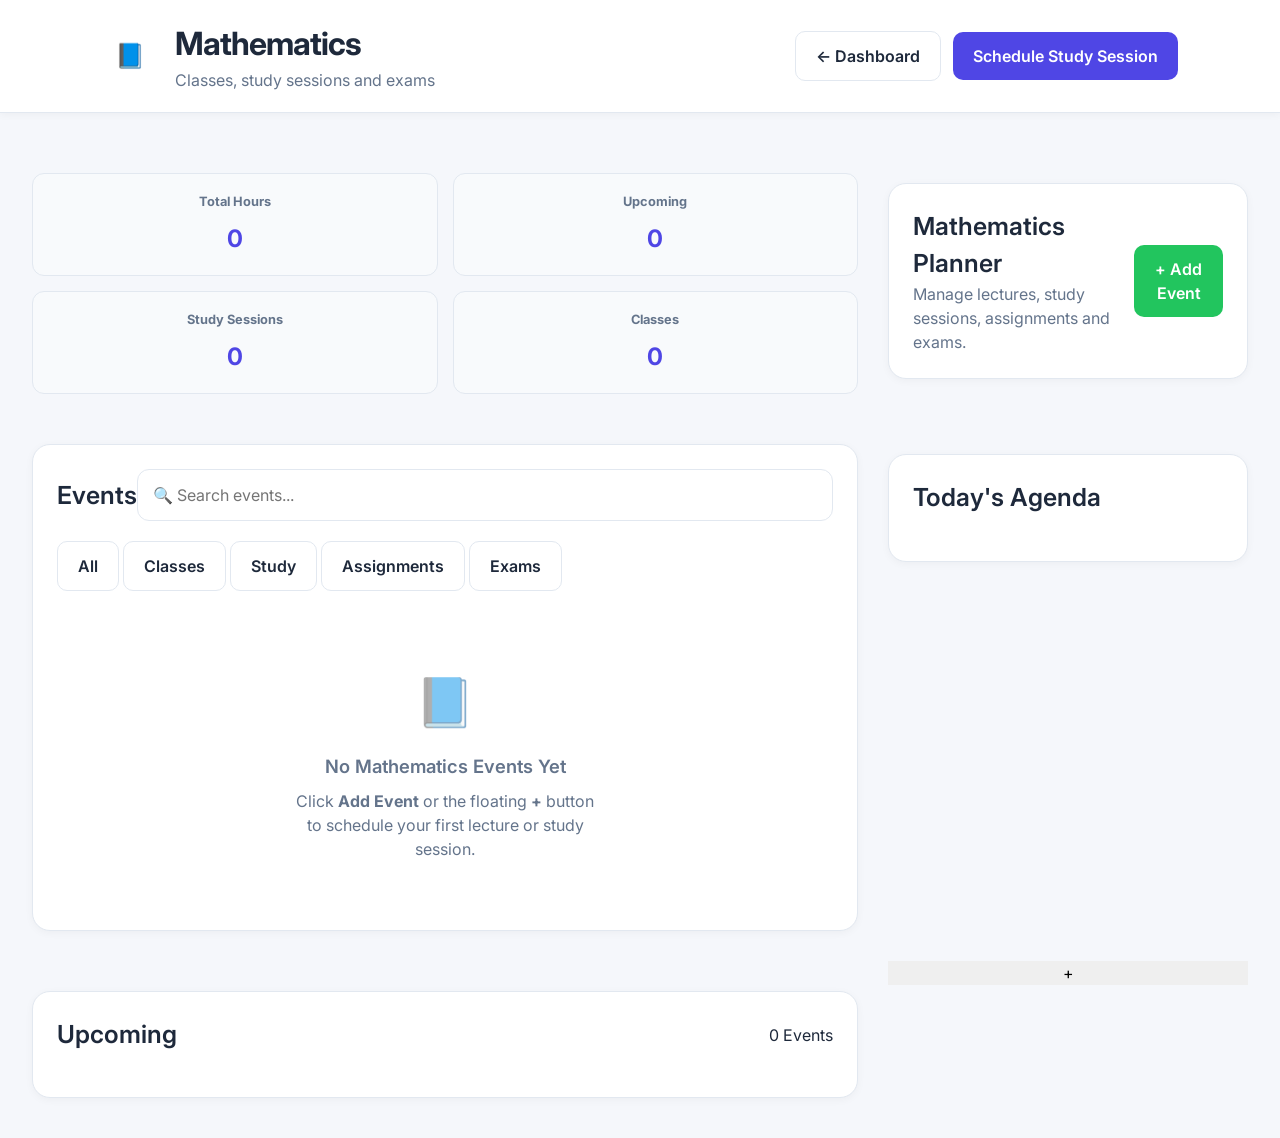
==== chemistry.html @ c050a6e2 "Create chemistry.html" ====
<!DOCTYPE html>
<html lang="en">

<head>

    <meta charset="UTF-8">

    <meta
        name="viewport"
        content="width=device-width, initial-scale=1.0">

    <title>Mathematics | Study Planner</title>

    <link
        rel="preconnect"
        href="https://fonts.googleapis.com">

    <link
        rel="preconnect"
        href="https://fonts.gstatic.com"
        crossorigin>

    <link
        href="https://fonts.googleapis.com/css2?family=Inter:wght@300;400;500;600;700&display=swap"
        rel="stylesheet">

    <link
        rel="stylesheet"
        href="css/style.css">

</head>

<body data-subject="chemistry">

    <!-- ==========================================
         HEADER
    =========================================== -->

    <header class="subject-header">

        <div class="subject-title">

            <div class="subject-icon math">

                📘

            </div>

            <div>

                <h1 id="subjectName">

                    Mathematics

                </h1>

                <p id="subjectSubtitle">

                    Classes, study sessions and exams

                </p>

            </div>

        </div>

        <div class="header-buttons">

            <a
                href="index.html"
                class="btn btn-outline">

                ← Dashboard

            </a>

            <button
                id="scheduleStudyBtn"
                class="btn btn-primary">

                Schedule Study Session

            </button>

        </div>

    </header>

    <!-- ==========================================
         MAIN
    =========================================== -->

    <main class="container">

        <!-- ======================================
             STATISTICS
        ======================================= -->

        <section class="stats-grid">

            <div class="mini-card">

                <h4>

                    Total Hours

                </h4>

                <strong id="subjectHours">

                    0

                </strong>

            </div>

            <div class="mini-card">

                <h4>

                    Upcoming

                </h4>

                <strong id="subjectUpcoming">

                    0

                </strong>

            </div>

            <div class="mini-card">

                <h4>

                    Study Sessions

                </h4>

                <strong id="subjectStudy">

                    0

                </strong>

            </div>

            <div class="mini-card">

                <h4>

                    Classes

                </h4>

                <strong id="subjectClasses">

                    0

                </strong>

            </div>

        </section>

        <!-- ======================================
             QUICK ACTIONS
        ======================================= -->

        <section class="card mt-30">

            <div class="flex-between">

                <div>

                    <h2>

                        Mathematics Planner

                    </h2>

                    <p>

                        Manage lectures, study sessions,
                        assignments and exams.

                    </p>

                </div>

                <button
                    id="addEventButton"
                    class="btn btn-success">

                    + Add Event

                </button>

            </div>

        </section>

        <!-- ======================================
             SEARCH & FILTERS
             (continues in Part 2)
        ======================================= -->
              <!-- ======================================
             SEARCH
        ======================================= -->

        <section class="card mt-20">

            <div class="flex-between mb-20">

                <h2>

                    Events

                </h2>

                <input
                    id="searchEvents"
                    type="text"
                    placeholder="🔍 Search events...">

            </div>

            <!-- ==================================
                 FILTER BUTTONS
            =================================== -->

            <div class="filters">

                <button
                    class="btn btn-outline filter-btn active"
                    data-filter="all">

                    All

                </button>

                <button
                    class="btn btn-outline filter-btn"
                    data-filter="class">

                    Classes

                </button>

                <button
                    class="btn btn-outline filter-btn"
                    data-filter="study">

                    Study

                </button>

                <button
                    class="btn btn-outline filter-btn"
                    data-filter="assignment">

                    Assignments

                </button>

                <button
                    class="btn btn-outline filter-btn"
                    data-filter="exam">

                    Exams

                </button>

            </div>

            <!-- ==================================
                 EVENT LIST
            =================================== -->

            <div
                id="eventList"
                class="event-list mt-30">

                <!-- Events inserted by subject.js -->

                <div class="empty">

                    <div class="empty-icon">

                        📘

                    </div>

                    <h3>

                        No Mathematics Events Yet

                    </h3>

                    <p>

                        Click <strong>Add Event</strong>
                        or the floating <strong>+</strong>
                        button to schedule your first
                        lecture or study session.

                    </p>

                </div>

            </div>

        </section>

        <!-- ======================================
             TODAY'S AGENDA
        ======================================= -->

        <section class="card mt-30">

            <div class="flex-between mb-20">

                <h2>

                    Today's Agenda

                </h2>

                <span id="todayDate">

                </span>

            </div>

            <div
                id="todayAgenda"
                class="event-list">

                <!-- Filled by subject.js -->

            </div>

        </section>

        <!-- ======================================
             UPCOMING EVENTS
        ======================================= -->

        <section class="card mt-30">

            <div class="flex-between mb-20">

                <h2>

                    Upcoming

                </h2>

                <span
                    id="upcomingCount">

                    0 Events

                </span>

            </div>

            <div
                id="upcomingList"
                class="event-list">

                <!-- Filled dynamically -->

            </div>

        </section>

        <!-- ======================================
             FLOATING ACTION BUTTON
        ======================================= -->

        <button
            id="quickAddButton"
            class="floating-action-button"
            title="Add Event"
            aria-label="Add Event">

            +

        </button>

        <!-- ======================================
             Event Modal
             (continues in Part 3)
        ======================================= -->
              <!-- ======================================
             EVENT EDITOR MODAL
        ======================================= -->

        <div
            id="eventEditor"
            class="modal">

            <div class="modal-content">

                <div class="modal-header">

                    <h2 id="modalTitle">

                        Add Mathematics Event

                    </h2>

                    <button
                        type="button"
                        class="modal-close"
                        id="closeModal">

                        ×

                    </button>

                </div>

                <form id="eventForm">

                    <input
                        type="hidden"
                        id="eventId">

                    <!-- ==========================
                         TITLE
                    =========================== -->

                    <div class="form-group">

                        <label for="eventTitle">

                            Event Title

                        </label>

                        <input
                            id="eventTitle"
                            type="text"
                            placeholder="Calculus Lecture"
                            required>

                    </div>

                    <!-- ==========================
                         DATE & TYPE
                    =========================== -->

                    <div class="form-row">

                        <div class="form-group">

                            <label for="eventDate">

                                Date

                            </label>

                            <input
                                id="eventDate"
                                type="date"
                                required>

                        </div>

                        <div class="form-group">

                            <label for="eventType">

                                Type

                            </label>

                            <select id="eventType">

                                <option value="class">

                                    Class

                                </option>

                                <option value="study">

                                    Study Session

                                </option>

                                <option value="assignment">

                                    Assignment

                                </option>

                                <option value="exam">

                                    Exam

                                </option>

                            </select>

                        </div>

                    </div>

                    <!-- ==========================
                         TIMES
                    =========================== -->

                    <div class="form-row">

                        <div class="form-group">

                            <label for="startTime">

                                Start Time

                            </label>

                            <input
                                id="startTime"
                                type="time"
                                required>

                        </div>

                        <div class="form-group">

                            <label for="endTime">

                                End Time

                            </label>

                            <input
                                id="endTime"
                                type="time"
                                required>

                        </div>

                    </div>

                    <!-- ==========================
                         REMINDER
                    =========================== -->

                    <div class="checkbox">

                        <input
                            id="eventReminder"
                            type="checkbox"
                            checked>

                        <label for="eventReminder">

                            Enable Desktop Reminder

                        </label>

                    </div>

                    <!-- ==========================
                         NOTES
                    =========================== -->

                    <div class="form-group">

                        <label for="eventNotes">

                            Notes

                        </label>

                        <textarea
                            id="eventNotes"
                            placeholder="Chapter numbers, homework, room number..."></textarea>

                    </div>

                    <!-- ==========================
                         BUTTONS
                    =========================== -->

                    <div class="flex-between mt-20">

                        <button
                            type="button"
                            id="deleteEventBtn"
                            class="btn btn-danger">

                            Delete

                        </button>

                        <div class="flex" style="gap:10px;">

                            <button
                                type="button"
                                id="cancelEventBtn"
                                class="btn btn-outline">

                                Cancel

                            </button>

                            <button
                                type="submit"
                                class="btn btn-primary">

                                Save Event

                            </button>

                        </div>

                    </div>

                </form>

            </div>

        </div>

    </main>

    <!-- ==========================================
         JAVASCRIPT
    =========================================== -->

    <script src="js/storage.js"></script>
    <script src="js/subject.js"></script>
    <script src="js/notifications.js"></script>
    <script src="js/app.js"></script>

</body>

</html>
---- css/style.css ----
/* =========================================================
   Study Planner
   style.css
   PART 1
   ---------------------------------------------------------
   Contents
   1. Reset
   2. Variables
   3. Base
   4. Typography
   5. Header
   6. Navigation
   7. Buttons
   8. Layout
   9. Cards
   10. Sidebar
   ========================================================= */


/* =========================================================
   1. RESET
   ========================================================= */

*,
*::before,
*::after{
    box-sizing:border-box;
    margin:0;
    padding:0;
}

html{
    scroll-behavior:smooth;
}

body{
    min-height:100vh;
}

img{
    max-width:100%;
    display:block;
}

button,
input,
select,
textarea{
    font:inherit;
}

button{
    cursor:pointer;
    border:none;
    outline:none;
}

a{
    text-decoration:none;
    color:inherit;
}

ul{
    list-style:none;
}

/* =========================================================
   2. VARIABLES
   ========================================================= */

:root{

    --primary:#4F46E5;
    --primary-light:#EEF2FF;

    --secondary:#0EA5E9;
    --success:#22C55E;
    --warning:#F59E0B;
    --danger:#EF4444;

    --math:#6366F1;
    --physics:#06B6D4;
    --chemistry:#10B981;

    --background:#F5F7FB;
    --surface:#FFFFFF;

    --text:#1E293B;
    --text-light:#64748B;

    --border:#E2E8F0;

    --shadow-sm:
        0 2px 8px rgba(0,0,0,.04);

    --shadow-md:
        0 10px 25px rgba(0,0,0,.08);

    --shadow-lg:
        0 20px 40px rgba(0,0,0,.12);

    --radius-sm:8px;
    --radius:14px;
    --radius-lg:22px;

    --transition:.25s ease;

}


/* =========================================================
   DARK MODE VARIABLES
   ========================================================= */

body.dark{

    --background:#111827;
    --surface:#1F2937;

    --text:#F8FAFC;
    --text-light:#CBD5E1;

    --border:#334155;

}


/* =========================================================
   3. BODY
   ========================================================= */

body{

    background:var(--background);

    color:var(--text);

    font-family:'Inter',sans-serif;

    line-height:1.5;

    transition:.3s;

}


/* =========================================================
   4. TYPOGRAPHY
   ========================================================= */

h1{

    font-size:2rem;

    font-weight:700;

    letter-spacing:-1px;

}

h2{

    font-size:1.55rem;

    font-weight:600;

}

h3{

    font-size:1.15rem;

    font-weight:600;

}

p{

    color:var(--text-light);

}


/* =========================================================
   5. HEADER
   ========================================================= */

header{

    width:100%;

    background:var(--surface);

    box-shadow:var(--shadow-sm);

    border-bottom:1px solid var(--border);

    padding:20px 8%;

    display:flex;

    justify-content:space-between;

    align-items:center;

    gap:40px;

    position:sticky;

    top:0;

    z-index:100;

}


.logo{

    display:flex;

    flex-direction:column;

    gap:4px;

}

.logo p{

    font-size:.9rem;

}


/* =========================================================
   6. NAVIGATION
   ========================================================= */

nav{

    display:flex;

    align-items:center;

    gap:14px;

    flex-wrap:wrap;

}

nav a{

    padding:10px 18px;

    border-radius:999px;

    transition:var(--transition);

    color:var(--text-light);

    font-weight:500;

}

nav a:hover{

    background:var(--primary-light);

    color:var(--primary);

}

nav a.active{

    background:var(--primary);

    color:white;

}


/* =========================================================
   HEADER BUTTONS
   ========================================================= */

.header-buttons{

    display:flex;

    align-items:center;

    gap:12px;

}


/* =========================================================
   7. BUTTONS
   ========================================================= */

button{

    transition:var(--transition);

}

#notificationButton,
#themeButton,
#todayButton{

    background:var(--primary);

    color:white;

    padding:12px 20px;

    border-radius:10px;

    font-weight:600;

    box-shadow:var(--shadow-sm);

}

#notificationButton:hover,
#themeButton:hover,
#todayButton:hover{

    transform:translateY(-2px);

    box-shadow:var(--shadow-md);

}

button.secondary{

    background:white;

    border:1px solid var(--border);

    color:var(--text);

}

button.secondary:hover{

    background:#F8FAFC;

}


/* =========================================================
   8. MAIN LAYOUT
   ========================================================= */

main{

    width:min(1450px,95%);

    margin:40px auto;

    display:grid;

    grid-template-columns:

        2fr

        360px;

    gap:30px;

    align-items:start;

}


/* =========================================================
   CALENDAR SECTION
   ========================================================= */

.calendar-section{

    background:var(--surface);

    border-radius:20px;

    padding:28px;

    box-shadow:var(--shadow-sm);

    border:1px solid var(--border);

}


/* =========================================================
   CALENDAR HEADER
   ========================================================= */

.calendar-header{

    display:flex;

    justify-content:space-between;

    align-items:center;

    margin-bottom:25px;

}

.calendar-header p{

    margin-top:5px;

}


/* =========================================================
   SIDEBAR
   ========================================================= */

aside{

    display:flex;

    flex-direction:column;

    gap:24px;

}


/* =========================================================
   9. CARDS
   ========================================================= */

.card{

    background:var(--surface);

    border-radius:18px;

    border:1px solid var(--border);

    padding:24px;

    box-shadow:var(--shadow-sm);

}

.card h3{

    margin-bottom:18px;

}

.card:hover{

    transform:translateY(-2px);

    transition:.25s;

    box-shadow:var(--shadow-md);

}


/* =========================================================
   STAT CARDS
   ========================================================= */

.stats{

    display:flex;

    flex-direction:column;

    gap:16px;

}

.stat{

    display:flex;

    justify-content:space-between;

    align-items:center;

    padding:12px 0;

    border-bottom:1px solid var(--border);

}

.stat:last-child{

    border:none;

}

.stat span{

    color:var(--text-light);

}

.stat strong{

    font-size:1.1rem;

}


/* =========================================================
   SUBJECT PROGRESS
   ========================================================= */

.subjectProgress{

    display:flex;

    flex-direction:column;

    gap:20px;

}

.subjectProgress label{

    display:block;

    margin-bottom:8px;

    font-weight:600;

}

progress{

    width:100%;

    height:10px;

    appearance:none;

}

progress::-webkit-progress-bar{

    background:#E5E7EB;

    border-radius:999px;

}

progress::-webkit-progress-value{

    background:var(--primary);

    border-radius:999px;

}

progress::-moz-progress-bar{

    background:var(--primary);

}


/* =========================================================
   FOOTER
   ========================================================= */

footer{

    margin:60px 0;

    text-align:center;

    color:var(--text-light);

}


/* =========================================================
   SCROLLBAR
   ========================================================= */

::-webkit-scrollbar{

    width:10px;

}

::-webkit-scrollbar-track{

    background:transparent;

}

::-webkit-scrollbar-thumb{

    background:#CBD5E1;

    border-radius:999px;

}

::-webkit-scrollbar-thumb:hover{

    background:#94A3B8;

}


/* =========================================================
   RESPONSIVE (PART 1)
   ========================================================= */

@media(max-width:1100px){

    main{

        grid-template-columns:1fr;

    }

    aside{

        order:2;

    }

}

@media(max-width:900px){

    header{

        flex-direction:column;

        align-items:flex-start;

    }

    nav{

        width:100%;

    }

    .header-buttons{

        width:100%;

        justify-content:flex-start;

        flex-wrap:wrap;

    }

}

@media(max-width:600px){

    main{

        width:92%;

    }

    .calendar-section{

        padding:18px;

    }

    .card{

        padding:18px;

    }

    h1{

        font-size:1.6rem;

    }

    h2{

        font-size:1.3rem;

    }

}
/* =========================================================
   Study Planner
   style.css
   PART 2
   ---------------------------------------------------------
   Contents
   11. FullCalendar
   12. Calendar Events
   13. Today's Schedule
   14. Upcoming Events
   15. Statistics Widgets
   16. Subject Cards
   17. Empty States
   18. Utility Classes
   ========================================================= */


/* =========================================================
   11. FULLCALENDAR
   ========================================================= */

#calendar{
    width:100%;
    min-height:750px;
}

.fc{
    font-family:'Inter',sans-serif;
}

.fc-toolbar{
    margin-bottom:1.5rem !important;
}

.fc-toolbar-title{
    font-size:1.45rem !important;
    font-weight:700;
    color:var(--text);
}

.fc-button{
    background:var(--primary)!important;
    border:none!important;
    border-radius:10px!important;
    padding:.55rem .9rem!important;
    transition:.25s;
    box-shadow:none!important;
}

.fc-button:hover{
    transform:translateY(-2px);
}

.fc-button-active{
    background:#3730A3!important;
}

.fc-scrollgrid{
    border-radius:16px;
    overflow:hidden;
    border:1px solid var(--border)!important;
}

.fc-theme-standard td,
.fc-theme-standard th{
    border-color:var(--border)!important;
}

.fc-col-header-cell{
    background:#F8FAFC;
    padding:12px 0;
}

.fc-col-header-cell-cushion{
    font-weight:600;
    color:var(--text);
}

.fc-daygrid-day{
    transition:.2s;
}

.fc-daygrid-day:hover{
    background:rgba(79,70,229,.05);
}

.fc-day-today{
    background:rgba(79,70,229,.08)!important;
}

.fc-daygrid-day-number{
    color:var(--text);
    font-weight:600;
    padding:8px;
}

.fc-day-other{
    background:#FAFAFB;
}

.fc-day-other .fc-daygrid-day-number{
    color:#B8C0CC;
}

/* =========================================================
   12. EVENTS
   ========================================================= */

.fc-event{
    border:none!important;
    border-radius:8px!important;
    padding:3px 6px!important;
    font-size:.78rem;
    font-weight:600;
    cursor:pointer;
}

.fc-event:hover{
    opacity:.9;
}

.event-math{
    background:var(--math)!important;
}

.event-physics{
    background:var(--physics)!important;
}

.event-chemistry{
    background:var(--chemistry)!important;
}

.event-general{
    background:var(--primary)!important;
}

.event-study{
    border-left:4px solid var(--success)!important;
}

.event-class{
    border-left:4px solid var(--secondary)!important;
}

.event-exam{
    border-left:4px solid var(--danger)!important;
}

.event-assignment{
    border-left:4px solid var(--warning)!important;
}

.fc-event-title{
    font-weight:600;
}

.fc-event-time{
    font-weight:500;
    opacity:.9;
}

/* =========================================================
   13. TODAY'S SCHEDULE
   ========================================================= */

#todaySchedule{
    display:flex;
    flex-direction:column;
    gap:14px;
}

.schedule-item{
    display:flex;
    gap:14px;
    align-items:flex-start;
    padding:14px;
    border-radius:12px;
    background:#F8FAFC;
    border:1px solid var(--border);
    transition:.25s;
}

.schedule-item:hover{
    transform:translateX(5px);
}

.schedule-time{
    min-width:70px;
    font-weight:700;
    color:var(--primary);
}

.schedule-content{
    flex:1;
}

.schedule-title{
    font-weight:600;
    margin-bottom:4px;
}

.schedule-subject{
    font-size:.85rem;
    color:var(--text-light);
}

.schedule-type{
    display:inline-block;
    margin-top:8px;
    padding:4px 8px;
    border-radius:999px;
    background:var(--primary-light);
    color:var(--primary);
    font-size:.75rem;
    font-weight:600;
}

/* =========================================================
   14. UPCOMING EVENTS
   ========================================================= */

#upcomingEvents{
    display:flex;
    flex-direction:column;
    gap:14px;
}

.upcoming-item{
    display:flex;
    gap:16px;
    align-items:center;
    padding:14px;
    border-radius:12px;
    border:1px solid var(--border);
    background:#FFF;
    transition:.25s;
}

.upcoming-item:hover{
    transform:translateY(-2px);
    box-shadow:var(--shadow-sm);
}

.upcoming-date{
    width:58px;
    height:58px;
    border-radius:14px;
    background:var(--primary-light);
    color:var(--primary);
    display:flex;
    flex-direction:column;
    justify-content:center;
    align-items:center;
    font-weight:700;
    flex-shrink:0;
}

.upcoming-date span:first-child{
    font-size:1.15rem;
}

.upcoming-info{
    flex:1;
}

.upcoming-title{
    font-weight:600;
}

.upcoming-meta{
    margin-top:4px;
    color:var(--text-light);
    font-size:.85rem;
}

/* =========================================================
   15. STATISTICS
   ========================================================= */

.stats-grid{
    display:grid;
    grid-template-columns:repeat(2,1fr);
    gap:15px;
    margin-top:20px;
}

.mini-card{
    background:#F8FAFC;
    border:1px solid var(--border);
    border-radius:12px;
    padding:18px;
    text-align:center;
}

.mini-card h4{
    font-size:.8rem;
    color:var(--text-light);
    margin-bottom:10px;
}

.mini-card strong{
    display:block;
    font-size:1.5rem;
    color:var(--primary);
}

.study-progress{
    margin-top:18px;
}

.study-progress label{
    display:flex;
    justify-content:space-between;
    margin-bottom:6px;
    font-size:.85rem;
}

.study-progress progress{
    margin-bottom:16px;
}

/* =========================================================
   16. SUBJECT CARDS
   ========================================================= */

.subject-card{
    display:flex;
    align-items:center;
    justify-content:space-between;
    gap:16px;
    padding:18px;
    border-radius:16px;
    border:1px solid var(--border);
    margin-bottom:15px;
    transition:.25s;
}

.subject-card:hover{
    transform:translateY(-2px);
    box-shadow:var(--shadow-sm);
}

.subject-icon{
    width:55px;
    height:55px;
    border-radius:16px;
    display:flex;
    justify-content:center;
    align-items:center;
    font-size:1.5rem;
    color:white;
}

.subject-card.math .subject-icon{
    background:var(--math);
}

.subject-card.physics .subject-icon{
    background:var(--physics);
}

.subject-card.chemistry .subject-icon{
    background:var(--chemistry);
}

.subject-details{
    flex:1;
}

.subject-details h4{
    margin-bottom:5px;
}

.subject-hours{
    color:var(--text-light);
    font-size:.9rem;
}

.subject-score{
    font-size:1.3rem;
    font-weight:700;
    color:var(--primary);
}

/* =========================================================
   17. EMPTY STATES
   ========================================================= */

.empty{
    text-align:center;
    padding:45px 20px;
    color:var(--text-light);
}

.empty-icon{
    font-size:3rem;
    margin-bottom:15px;
    opacity:.5;
}

.empty h3{
    margin-bottom:8px;
}

.empty p{
    max-width:300px;
    margin:auto;
}

/* =========================================================
   18. UTILITIES
   ========================================================= */

.flex{
    display:flex;
}

.flex-between{
    display:flex;
    justify-content:space-between;
    align-items:center;
}

.flex-center{
    display:flex;
    justify-content:center;
    align-items:center;
}

.grid-2{
    display:grid;
    grid-template-columns:repeat(2,1fr);
    gap:20px;
}

.grid-3{
    display:grid;
    grid-template-columns:repeat(3,1fr);
    gap:20px;
}

.mt-10{margin-top:10px;}
.mt-20{margin-top:20px;}
.mt-30{margin-top:30px;}
.mb-10{margin-bottom:10px;}
.mb-20{margin-bottom:20px;}
.mb-30{margin-bottom:30px;}

.text-center{
    text-align:center;
}

.hidden{
    display:none!important;
}

/* =========================================================
   RESPONSIVE (PART 2)
   ========================================================= */

@media (max-width:900px){

    .stats-grid{
        grid-template-columns:1fr;
    }

    .grid-3{
        grid-template-columns:1fr;
    }

    .grid-2{
        grid-template-columns:1fr;
    }

    .fc-toolbar{
        flex-direction:column;
        gap:12px;
        align-items:flex-start!important;
    }

    #calendar{
        min-height:600px;
    }

}

@media (max-width:600px){

    .schedule-item,
    .upcoming-item,
    .subject-card{
        flex-direction:column;
        align-items:flex-start;
    }

    .schedule-time{
        min-width:auto;
    }

    .upcoming-date{
        width:50px;
        height:50px;
    }

    .fc-toolbar-title{
        font-size:1.2rem!important;
    }

}
/* =========================================================
   Study Planner
   style.css
   PART 3
   ---------------------------------------------------------
   Contents
   19. Forms & Inputs
   20. Modal
   21. Subject Pages
   22. Notifications
   23. Loading
   24. Animations
   25. Dark Mode Polish
   26. Utilities
   27. Print Styles
   ========================================================= */


/* =========================================================
   19. FORMS
   ========================================================= */

form{
    display:flex;
    flex-direction:column;
    gap:18px;
}

.form-group{
    display:flex;
    flex-direction:column;
    gap:8px;
}

.form-row{
    display:grid;
    grid-template-columns:repeat(2,1fr);
    gap:18px;
}

label{
    font-size:.92rem;
    font-weight:600;
    color:var(--text);
}

input,
textarea,
select{

    width:100%;

    padding:13px 15px;

    border:1px solid var(--border);

    border-radius:12px;

    background:var(--surface);

    color:var(--text);

    transition:.25s;

}

textarea{

    resize:vertical;

    min-height:120px;

}

input:focus,
textarea:focus,
select:focus{

    outline:none;

    border-color:var(--primary);

    box-shadow:0 0 0 4px rgba(79,70,229,.15);

}

input[type="time"],
input[type="date"]{

    cursor:pointer;

}

.checkbox{

    display:flex;

    align-items:center;

    gap:10px;

}

.checkbox input{

    width:auto;

}

/* =========================================================
   BUTTON VARIANTS
   ========================================================= */

.btn{

    padding:12px 20px;

    border-radius:10px;

    font-weight:600;

    transition:.25s;

}

.btn-primary{

    background:var(--primary);

    color:white;

}

.btn-primary:hover{

    transform:translateY(-2px);

}

.btn-success{

    background:var(--success);

    color:white;

}

.btn-danger{

    background:var(--danger);

    color:white;

}

.btn-outline{

    background:transparent;

    border:1px solid var(--border);

    color:var(--text);

}

/* =========================================================
   20. MODAL
   ========================================================= */

.modal{

    position:fixed;

    inset:0;

    background:rgba(0,0,0,.45);

    display:flex;

    justify-content:center;

    align-items:center;

    opacity:0;

    visibility:hidden;

    transition:.25s;

    z-index:999;

}

.modal.active{

    opacity:1;

    visibility:visible;

}

.modal-content{

    width:min(700px,92vw);

    max-height:90vh;

    overflow-y:auto;

    background:var(--surface);

    border-radius:22px;

    padding:35px;

    box-shadow:var(--shadow-lg);

    transform:translateY(30px);

    transition:.25s;

}

.modal.active .modal-content{

    transform:translateY(0);

}

.modal-header{

    display:flex;

    justify-content:space-between;

    align-items:center;

    margin-bottom:25px;

}

.modal-close{

    width:40px;

    height:40px;

    border-radius:50%;

    background:#F3F4F6;

    font-size:1.2rem;

}

.modal-close:hover{

    background:#E5E7EB;

}

/* =========================================================
   21. SUBJECT PAGES
   ========================================================= */

.subject-header{

    display:flex;

    justify-content:space-between;

    align-items:center;

    margin-bottom:30px;

    flex-wrap:wrap;

    gap:20px;

}

.subject-title{

    display:flex;

    align-items:center;

    gap:18px;

}

.subject-title h2{

    margin-bottom:4px;

}

.schedule-button{

    background:var(--primary);

    color:white;

    padding:14px 24px;

    border-radius:12px;

    font-weight:600;

}

.schedule-button:hover{

    transform:translateY(-2px);

}

.day-section{

    margin-bottom:35px;

}

.day-heading{

    margin-bottom:15px;

    font-size:1.2rem;

    font-weight:700;

}

.event-list{

    display:flex;

    flex-direction:column;

    gap:14px;

}

.event-item{

    display:grid;

    grid-template-columns:120px 1fr auto;

    align-items:center;

    gap:20px;

    padding:18px;

    background:var(--surface);

    border:1px solid var(--border);

    border-radius:14px;

    transition:.25s;

}

.event-item:hover{

    transform:translateX(6px);

    box-shadow:var(--shadow-sm);

}

.event-time{

    font-weight:700;

    color:var(--primary);

}

.event-info h4{

    margin-bottom:6px;

}

.event-meta{

    color:var(--text-light);

    font-size:.88rem;

}

.event-actions{

    display:flex;

    gap:10px;

}

/* =========================================================
   22. NOTIFICATIONS
   ========================================================= */

.toast{

    position:fixed;

    right:25px;

    bottom:25px;

    width:330px;

    background:var(--surface);

    border-left:6px solid var(--primary);

    border-radius:14px;

    box-shadow:var(--shadow-lg);

    padding:18px;

    display:flex;

    gap:15px;

    align-items:flex-start;

    animation:slideUp .4s ease;

    z-index:1200;

}

.toast-icon{

    font-size:1.8rem;

}

.toast-content{

    flex:1;

}

.toast-title{

    font-weight:700;

    margin-bottom:4px;

}

.toast-message{

    color:var(--text-light);

    font-size:.9rem;

}

.toast-success{

    border-left-color:var(--success);

}

.toast-warning{

    border-left-color:var(--warning);

}

.toast-danger{

    border-left-color:var(--danger);

}

/* =========================================================
   LOADING
   ========================================================= */

.loader{

    width:40px;

    height:40px;

    border:4px solid #E5E7EB;

    border-top-color:var(--primary);

    border-radius:50%;

    animation:spin 1s linear infinite;

    margin:auto;

}

.skeleton{

    background:linear-gradient(
        90deg,
        #ECECEC 25%,
        #F7F7F7 50%,
        #ECECEC 75%
    );

    background-size:300% 100%;

    animation:skeleton 1.5s infinite;

    border-radius:10px;

}

/* =========================================================
   24. ANIMATIONS
   ========================================================= */

@keyframes spin{

    from{

        transform:rotate(0deg);

    }

    to{

        transform:rotate(360deg);

    }

}

@keyframes slideUp{

    from{

        opacity:0;

        transform:translateY(40px);

    }

    to{

        opacity:1;

        transform:translateY(0);

    }

}

@keyframes fadeIn{

    from{

        opacity:0;

    }

    to{

        opacity:1;

    }

}

@keyframes skeleton{

    0%{

        background-position:100% 0;

    }

    100%{

        background-position:-100% 0;

    }

}

.fade-in{

    animation:fadeIn .35s ease;

}

/* =========================================================
   HOVER EFFECTS
   ========================================================= */

.card,
.subject-card,
.event-item,
.schedule-item,
.upcoming-item{

    transition:
        transform .25s,
        box-shadow .25s;

}

.card:hover,
.subject-card:hover,
.event-item:hover,
.schedule-item:hover,
.upcoming-item:hover{

    box-shadow:var(--shadow-md);

}

/* =========================================================
   25. DARK MODE POLISH
   ========================================================= */

body.dark .fc-col-header-cell{

    background:#273449;

}

body.dark .fc-day-other{

    background:#1A2434;

}

body.dark .schedule-item,
body.dark .mini-card,
body.dark .subject-card,
body.dark .event-item,
body.dark .upcoming-item{

    background:#273449;

}

body.dark .modal-content{

    background:#1F2937;

}

body.dark .modal-close{

    background:#334155;

    color:white;

}

body.dark .toast{

    background:#273449;

}

body.dark input,
body.dark textarea,
body.dark select{

    background:#273449;

    color:white;

}

body.dark progress::-webkit-progress-bar{

    background:#334155;

}

body.dark .btn-outline{

    border-color:#475569;

}

body.dark .btn-outline:hover{

    background:#334155;

}

body.dark .skeleton{

    background:linear-gradient(
        90deg,
        #334155 25%,
        #475569 50%,
        #334155 75%
    );

}

/* =========================================================
   26. UTILITIES
   ========================================================= */

.w-100{width:100%;}
.h-100{height:100%;}

.rounded{border-radius:14px;}
.rounded-lg{border-radius:20px;}

.shadow{box-shadow:var(--shadow-sm);}
.shadow-lg{box-shadow:var(--shadow-lg);}

.text-primary{color:var(--primary);}
.text-success{color:var(--success);}
.text-danger{color:var(--danger);}
.text-warning{color:var(--warning);}

.bg-primary{
    background:var(--primary);
    color:white;
}

.bg-success{
    background:var(--success);
    color:white;
}

.bg-danger{
    background:var(--danger);
    color:white;
}

.bg-warning{
    background:var(--warning);
    color:white;
}

.p-10{padding:10px;}
.p-20{padding:20px;}
.p-30{padding:30px;}

.m-10{margin:10px;}
.m-20{margin:20px;}
.m-30{margin:30px;}

/* =========================================================
   27. RESPONSIVE
   ========================================================= */

@media (max-width:900px){

    .form-row{

        grid-template-columns:1fr;

    }

    .event-item{

        grid-template-columns:1fr;

        gap:12px;

    }

    .event-actions{

        width:100%;

        justify-content:flex-end;

    }

}

@media (max-width:700px){

    .modal-content{

        padding:24px;

    }

    .subject-header{

        flex-direction:column;

        align-items:flex-start;

    }

    .toast{

        width:calc(100% - 30px);

        right:15px;

        left:15px;

    }

}

@media (max-width:500px){

    header{

        padding:18px 5%;

    }

    main{

        width:95%;

    }

    .calendar-section{

        padding:15px;

    }

    .card{

        padding:16px;

    }

    h1{

        font-size:1.4rem;

    }

    h2{

        font-size:1.2rem;

    }

    .fc-toolbar{

        gap:8px;

    }

    .fc-toolbar-title{

        font-size:1rem !important;

    }

    .schedule-button{

        width:100%;

        text-align:center;

    }

}

/* =========================================================
   PRINT
   ========================================================= */

@media print{

    header,
    footer,
    .header-buttons,
    .schedule-button,
    .event-actions,
    .toast{

        display:none !important;

    }

    body{

        background:white;

    }

    .card,
    .calendar-section{

        box-shadow:none;

        border:1px solid #AAA;

    }

}
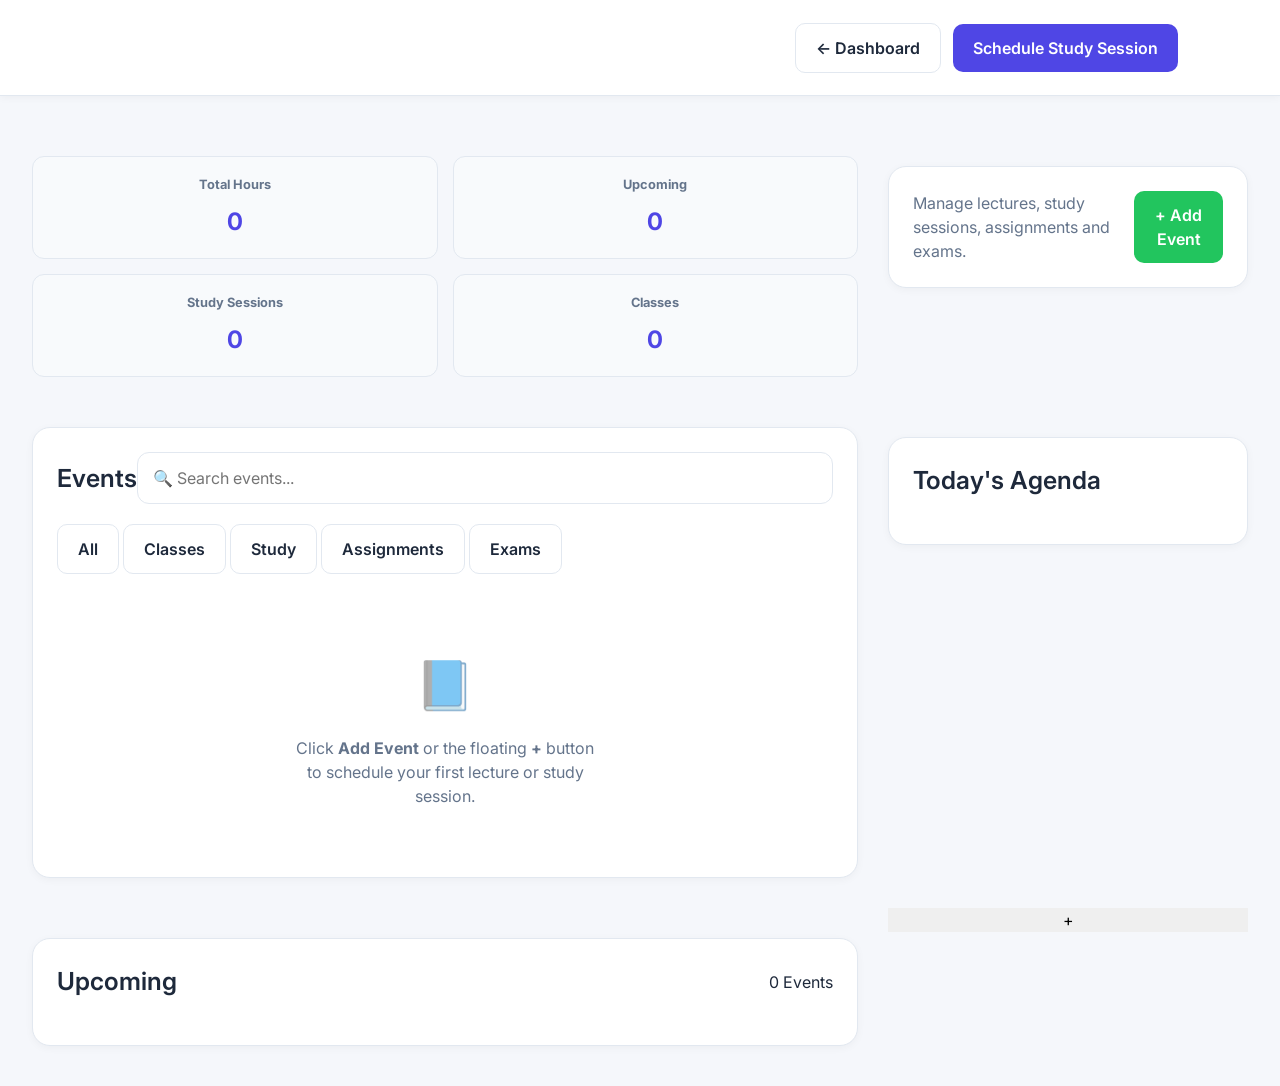
==== commit 9e14d232: "Update chemistry.html" ====
--- a/chemistry.html
+++ b/chemistry.html
@@ -9,7 +9,7 @@
         name="viewport"
         content="width=device-width, initial-scale=1.0">
 
-    <title>Mathematics | Study Planner</title>
+    <title>Chemistry | Study Planner</title>
 
     <link
         rel="preconnect"
@@ -40,28 +40,15 @@
 
         <div class="subject-title">
 
-            <div class="subject-icon math">
-
-                📘
-
-            </div>
-
-            <div>
-
-                <h1 id="subjectName">
-
-                    Mathematics
-
-                </h1>
-
-                <p id="subjectSubtitle">
-
-                    Classes, study sessions and exams
-
-                </p>
-
-            </div>
-
+            <div id="subjectIcon" class="subject-icon"></div>
+
+<div>
+
+    <h1 id="subjectName"></h1>
+
+    <p id="subjectSubtitle"></p>
+
+</div>
         </div>
 
         <div class="header-buttons">
@@ -174,11 +161,7 @@
 
                 <div>
 
-                    <h2>
-
-                        Mathematics Planner
-
-                    </h2>
+                    <h2 id="plannerTitle"></h2>
 
                     <p>
 
@@ -292,11 +275,7 @@
 
                     </div>
 
-                    <h3>
-
-                        No Mathematics Events Yet
-
-                    </h3>
+                    <h3 id="emptyTitle"></h3>
 
                     <p>
 
@@ -406,11 +385,7 @@
 
                 <div class="modal-header">
 
-                    <h2 id="modalTitle">
-
-                        Add Mathematics Event
-
-                    </h2>
+                    <h2 id="modalTitle"></h2>
 
                     <button
                         type="button"
@@ -444,7 +419,7 @@
                         <input
                             id="eventTitle"
                             type="text"
-                            placeholder="Calculus Lecture"
+                            placeholder="Enter event title"
                             required>
 
                     </div>
